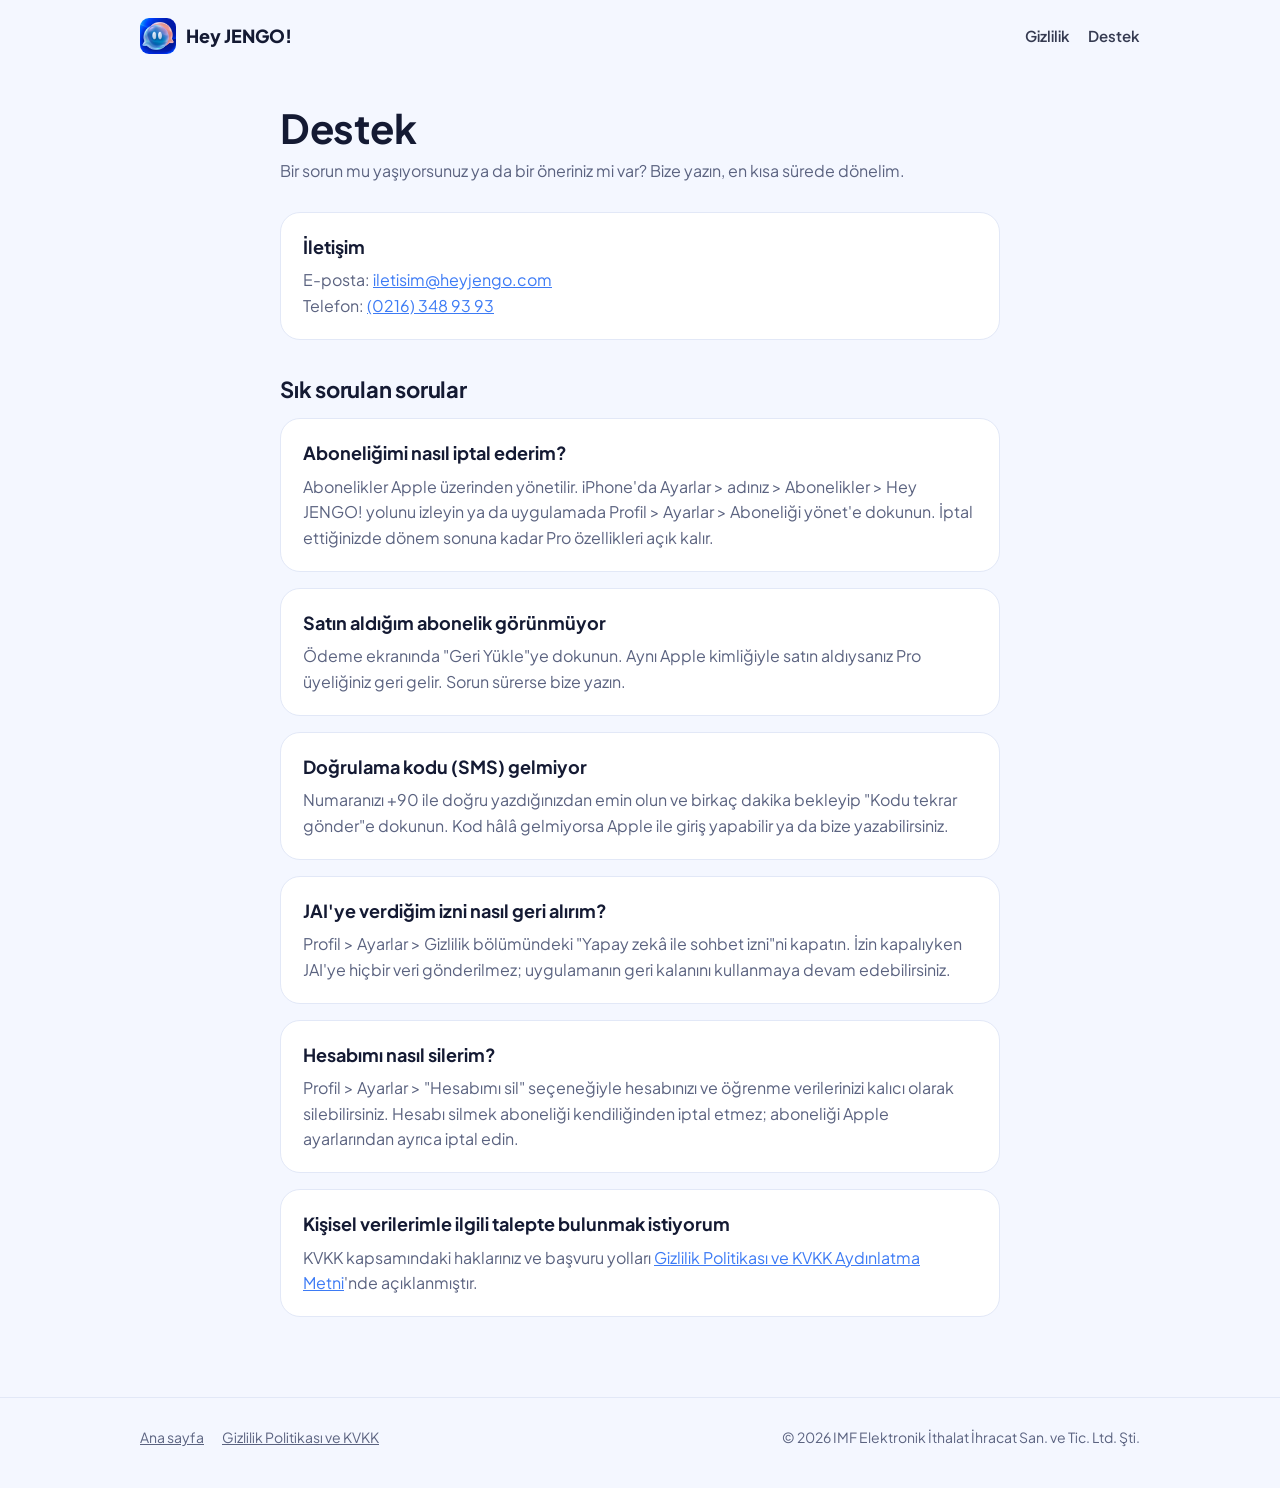
==== destek/index.html @ 2cac0628 "Hey JENGO! site: landing, privacy policy (KVKK), support" ====
<!doctype html>
<html lang="tr">
<head>
  <meta charset="utf-8">
  <meta name="viewport" content="width=device-width, initial-scale=1">
  <title>Destek · Hey JENGO!</title>
  <meta name="description" content="Hey JENGO! destek ve iletişim: hesap, abonelik, JAI ve veri talepleri.">
  <link rel="icon" href="/assets/favicon.png">
  <link rel="apple-touch-icon" href="/assets/apple-touch-icon.png">
  <link rel="stylesheet" href="/assets/site.css">
</head>
<body>
  <div class="wrap">
    <div class="top">
      <a class="brand" href="/"><img src="/assets/icon-512.png" alt="">Hey JENGO!</a>
      <nav><a href="/gizlilik/">Gizlilik</a><a href="/destek/">Destek</a></nav>
    </div>
  </div>

  <main class="doc">
    <h1>Destek</h1>
    <p class="meta">Bir sorun mu yaşıyorsunuz ya da bir öneriniz mi var? Bize yazın, en kısa sürede dönelim.</p>

    <div class="card">
      <h3>İletişim</h3>
      <p>E-posta: <a href="mailto:iletisim@heyjengo.com">iletisim@heyjengo.com</a><br>
      Telefon: <a href="tel:+902163489393">(0216) 348 93 93</a></p>
    </div>

    <h2>Sık sorulan sorular</h2>

    <div class="card">
      <h3>Aboneliğimi nasıl iptal ederim?</h3>
      <p>Abonelikler Apple üzerinden yönetilir. iPhone'da Ayarlar &gt; adınız &gt; Abonelikler &gt; Hey JENGO! yolunu izleyin ya da uygulamada Profil &gt; Ayarlar &gt; Aboneliği yönet'e dokunun. İptal ettiğinizde dönem sonuna kadar Pro özellikleri açık kalır.</p>
    </div>

    <div class="card">
      <h3>Satın aldığım abonelik görünmüyor</h3>
      <p>Ödeme ekranında "Geri Yükle"ye dokunun. Aynı Apple kimliğiyle satın aldıysanız Pro üyeliğiniz geri gelir. Sorun sürerse bize yazın.</p>
    </div>

    <div class="card">
      <h3>Doğrulama kodu (SMS) gelmiyor</h3>
      <p>Numaranızı +90 ile doğru yazdığınızdan emin olun ve birkaç dakika bekleyip "Kodu tekrar gönder"e dokunun. Kod hâlâ gelmiyorsa Apple ile giriş yapabilir ya da bize yazabilirsiniz.</p>
    </div>

    <div class="card">
      <h3>JAI'ye verdiğim izni nasıl geri alırım?</h3>
      <p>Profil &gt; Ayarlar &gt; Gizlilik bölümündeki "Yapay zekâ ile sohbet izni"ni kapatın. İzin kapalıyken JAI'ye hiçbir veri gönderilmez; uygulamanın geri kalanını kullanmaya devam edebilirsiniz.</p>
    </div>

    <div class="card">
      <h3>Hesabımı nasıl silerim?</h3>
      <p>Profil &gt; Ayarlar &gt; "Hesabımı sil" seçeneğiyle hesabınızı ve öğrenme verilerinizi kalıcı olarak silebilirsiniz. Hesabı silmek aboneliği kendiliğinden iptal etmez; aboneliği Apple ayarlarından ayrıca iptal edin.</p>
    </div>

    <div class="card">
      <h3>Kişisel verilerimle ilgili talepte bulunmak istiyorum</h3>
      <p>KVKK kapsamındaki haklarınız ve başvuru yolları <a href="/gizlilik/">Gizlilik Politikası ve KVKK Aydınlatma Metni</a>'nde açıklanmıştır.</p>
    </div>
  </main>

  <footer>
    <div class="wrap">
      <div><a href="/">Ana sayfa</a><a href="/gizlilik/">Gizlilik Politikası ve KVKK</a></div>
      <div>© 2026 IMF Elektronik İthalat İhracat San. ve Tic. Ltd. Şti.</div>
    </div>
  </footer>
</body>
</html>
---- assets/site.css ----
@font-face {
  font-family: "Plus Jakarta Sans";
  src: url("PlusJakartaSans.ttf") format("truetype");
  font-weight: 200 800;
  font-display: swap;
}

:root {
  --accent: #3d7bf5;
  --accent-deep: #1e3fd8;
  --orange: #f39a55;
  --ink: #141a33;
  --muted: #5b6380;
  --surface: #f4f7ff;
  --card: #ffffff;
  --line: #e2e8f7;
  --hero-from: #2148e8;
  --hero-to: #0b1a6b;
}

@media (prefers-color-scheme: dark) {
  :root {
    --ink: #eef1ff;
    --muted: #a6aec9;
    --surface: #0b1022;
    --card: #141b33;
    --line: #232c4d;
  }
}

* { box-sizing: border-box; }

html { -webkit-text-size-adjust: 100%; }

body {
  margin: 0;
  font-family: "Plus Jakarta Sans", -apple-system, BlinkMacSystemFont, "Segoe UI", sans-serif;
  color: var(--ink);
  background: var(--surface);
  line-height: 1.6;
}

a { color: var(--accent); }

.wrap { max-width: 1040px; margin: 0 auto; padding: 0 20px; }

/* Üst çubuk */
.top {
  display: flex; align-items: center; justify-content: space-between;
  padding: 18px 0;
}
.brand { display: flex; align-items: center; gap: 10px; text-decoration: none; color: inherit; font-weight: 800; font-size: 18px; }
.brand img { width: 36px; height: 36px; border-radius: 9px; }
.top nav a { margin-left: 18px; text-decoration: none; font-weight: 600; font-size: 15px; color: inherit; opacity: .85; }

/* Tanıtım bandı */
.hero {
  color: #fff;
  background: radial-gradient(120% 90% at 50% 0%, var(--hero-from), var(--hero-to));
  padding-bottom: 72px;
}
.hero .top nav a { color: #fff; }
.hero-body { text-align: center; padding-top: 36px; }
.hero-body .icon { width: 112px; height: 112px; border-radius: 26px; box-shadow: 0 18px 50px rgba(0, 0, 0, .35); }
.hero h1 { font-size: clamp(32px, 6vw, 54px); line-height: 1.12; margin: 26px 0 14px; font-weight: 800; letter-spacing: -.02em; }
.hero p.lead { font-size: clamp(17px, 2.4vw, 21px); opacity: .88; max-width: 620px; margin: 0 auto; }
.badge {
  display: inline-flex; align-items: center; gap: 10px; margin-top: 30px;
  padding: 14px 24px; border-radius: 16px; background: #000; color: #fff;
  font-weight: 700; text-decoration: none; font-size: 16px;
}
.badge small { display: block; font-weight: 500; font-size: 11px; opacity: .8; line-height: 1.1; }
.badge svg { width: 26px; height: 26px; fill: #fff; }

/* Özellikler */
section { padding: 64px 0; }
h2 { font-size: clamp(26px, 4vw, 36px); line-height: 1.2; margin: 0 0 10px; letter-spacing: -.01em; }
.sub { color: var(--muted); margin: 0 0 32px; font-size: 17px; }
.features { display: grid; grid-template-columns: repeat(auto-fit, minmax(220px, 1fr)); gap: 16px; }
.feature { background: var(--card); border: 1px solid var(--line); border-radius: 20px; padding: 22px; }
.feature .emoji { font-size: 30px; }
.feature h3 { margin: 10px 0 6px; font-size: 18px; }
.feature p { margin: 0; color: var(--muted); font-size: 15px; }

.shots { display: flex; gap: 18px; overflow-x: auto; padding: 4px 2px 18px; scroll-snap-type: x mandatory; }
.shots img {
  width: 230px; flex: none; border-radius: 30px; scroll-snap-align: start;
  border: 1px solid var(--line); box-shadow: 0 14px 40px rgba(20, 30, 80, .15);
}

/* Metin sayfaları */
.doc { max-width: 760px; margin: 0 auto; padding: 8px 20px 64px; }
.doc h1 { font-size: clamp(28px, 5vw, 40px); line-height: 1.2; margin: 24px 0 6px; letter-spacing: -.01em; }
.doc .meta { color: var(--muted); margin: 0 0 28px; }
.doc h2 { font-size: 22px; margin: 36px 0 10px; }
.doc table { width: 100%; border-collapse: collapse; margin: 12px 0 18px; font-size: 15px; display: block; overflow-x: auto; }
.doc th, .doc td { text-align: left; vertical-align: top; padding: 10px 12px; border-bottom: 1px solid var(--line); }
.doc th { font-weight: 700; background: var(--card); }
.doc li { margin: 6px 0; }
.card { background: var(--card); border: 1px solid var(--line); border-radius: 20px; padding: 20px 22px; margin: 16px 0; }
.card h3 { margin: 0 0 6px; font-size: 18px; }
.card p { margin: 0; color: var(--muted); }

footer { border-top: 1px solid var(--line); padding: 28px 0 40px; color: var(--muted); font-size: 14px; }
footer .wrap { display: flex; flex-wrap: wrap; gap: 10px 24px; justify-content: space-between; }
footer a { color: inherit; margin-right: 18px; }

@media (max-width: 560px) {
  .top nav a { margin-left: 12px; font-size: 14px; }
  .shots img { width: 200px; }
}
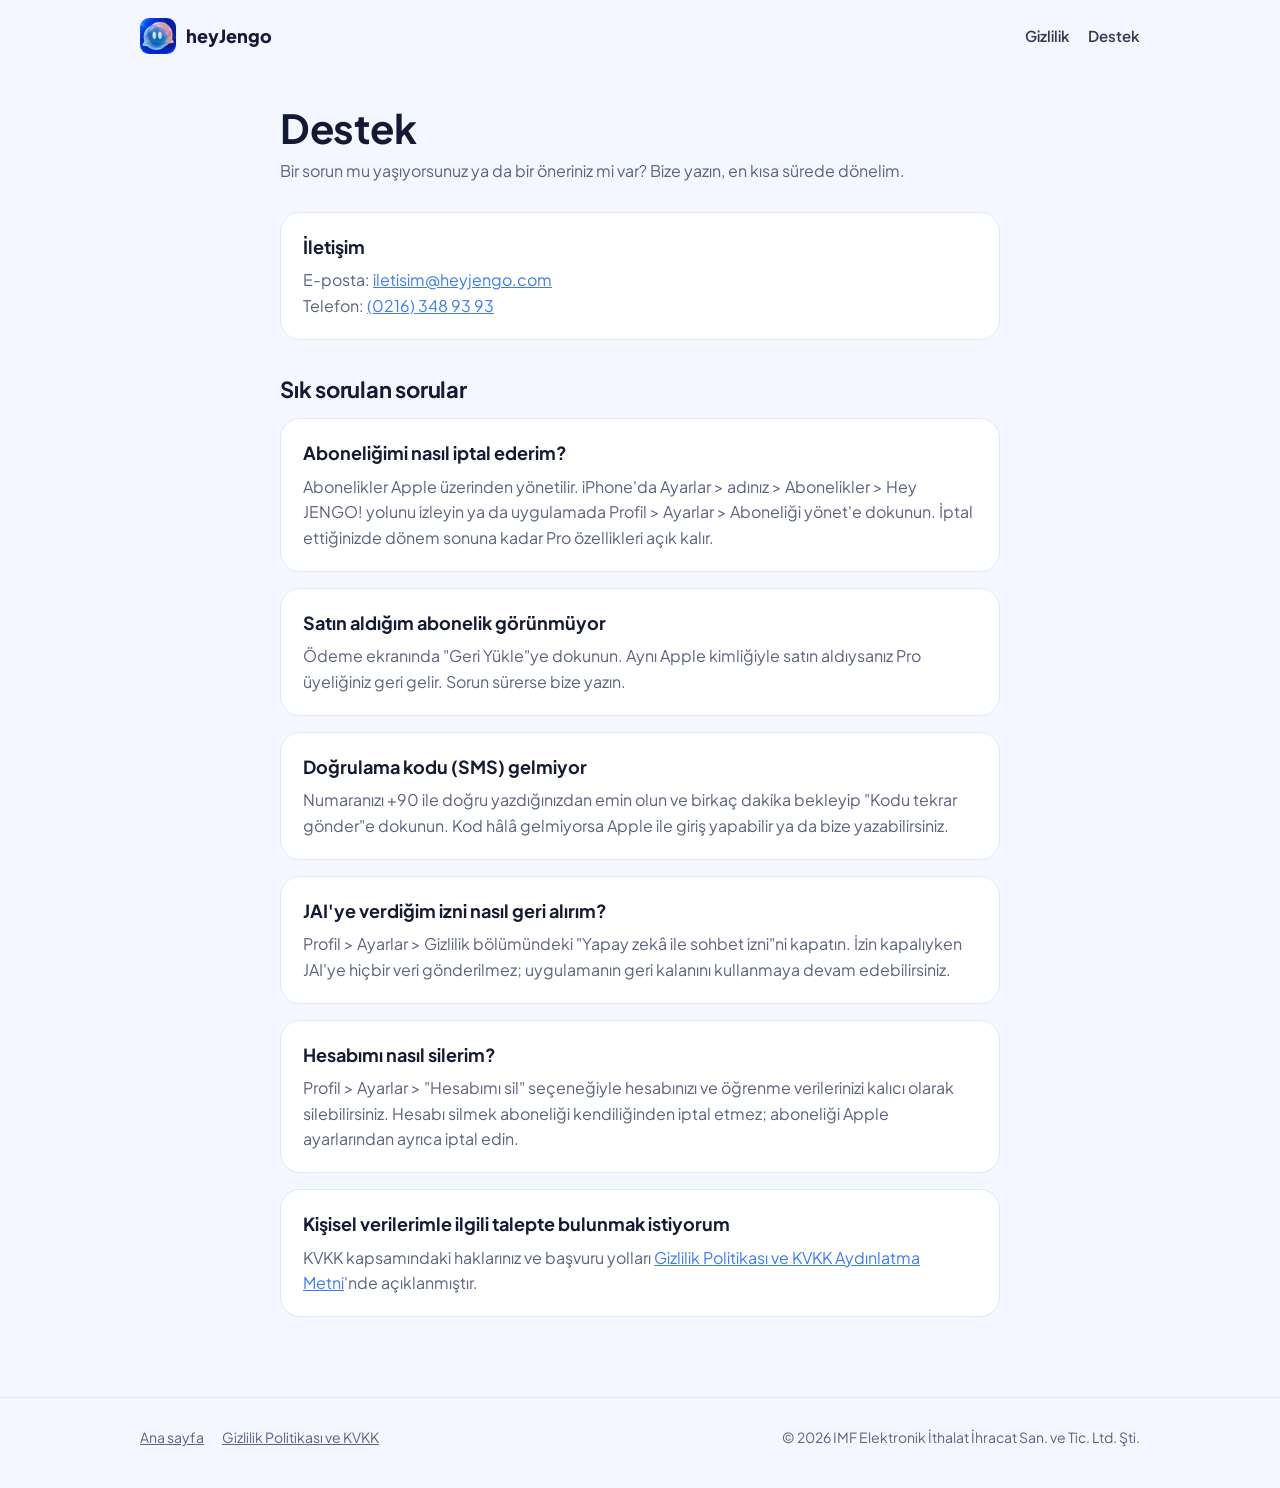
==== commit f628a0ee: "Landing page: heyJengo Revizyon 04 with optimized WebP images; footer links to privacy and support" ====
--- a/destek/index.html
+++ b/destek/index.html
@@ -12,7 +12,7 @@
 <body>
   <div class="wrap">
     <div class="top">
-      <a class="brand" href="/"><img src="/assets/icon-512.png" alt="">Hey JENGO!</a>
+      <a class="brand" href="/"><img src="/assets/app-icon.webp" alt="">heyJengo</a>
       <nav><a href="/gizlilik/">Gizlilik</a><a href="/destek/">Destek</a></nav>
     </div>
   </div>
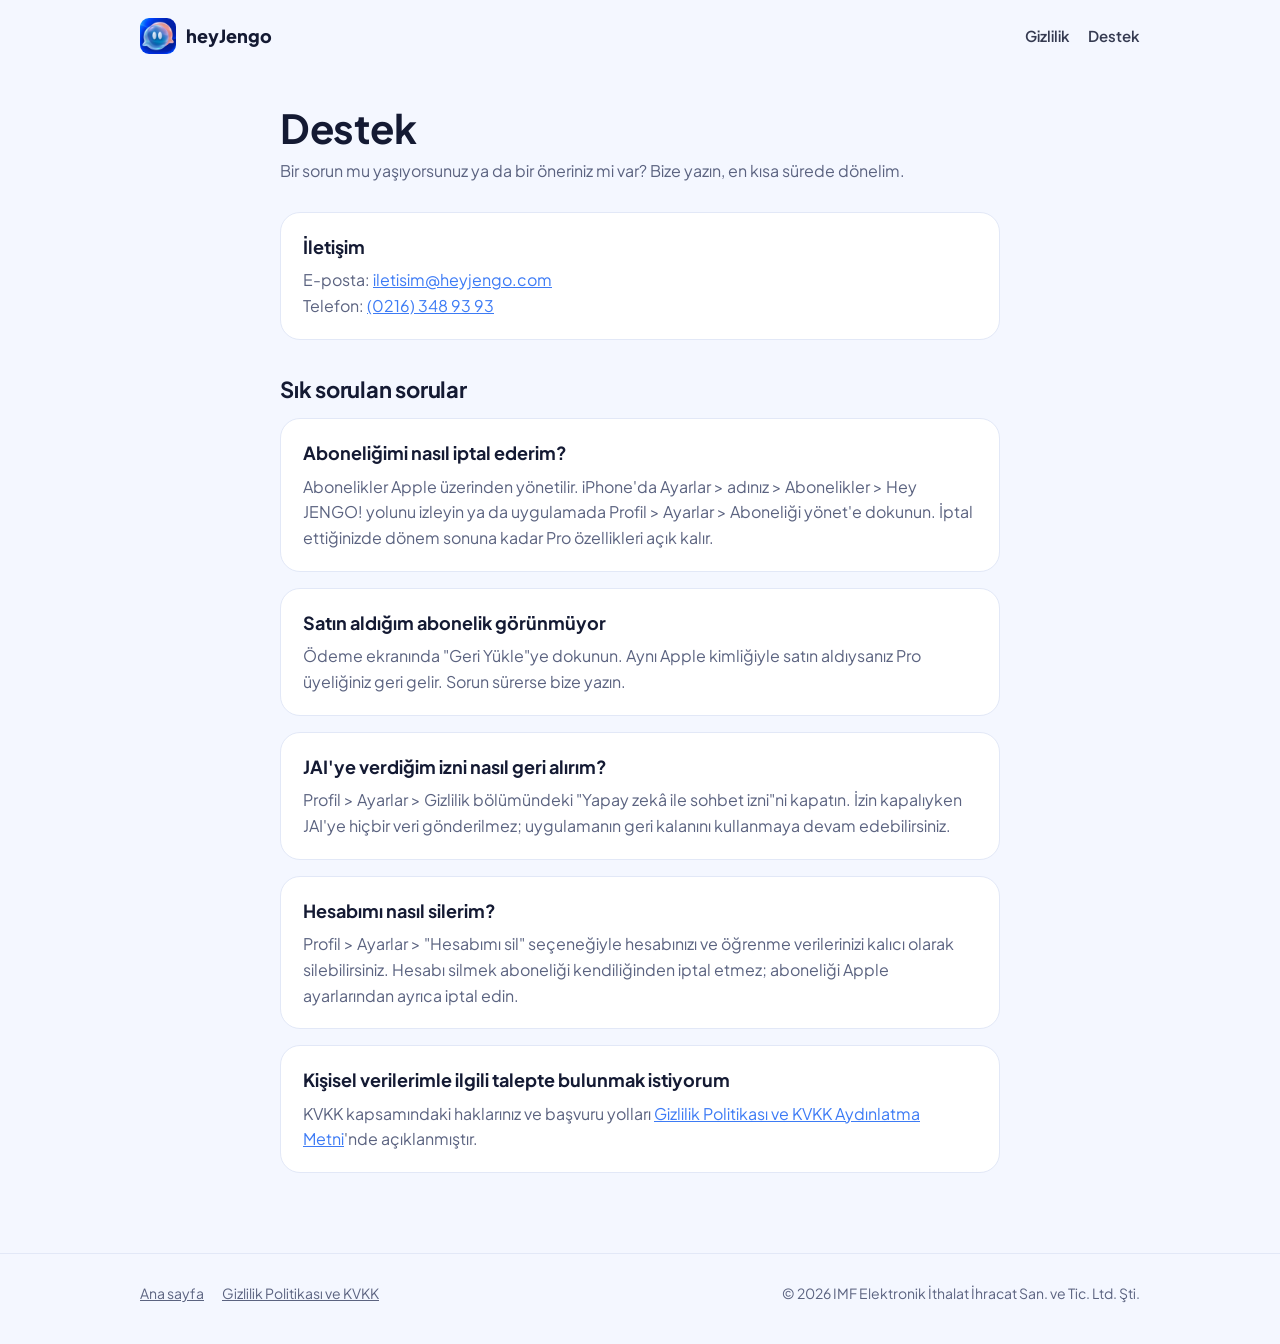
==== commit 2b66d82a: "Privacy and support pages: phone number optional, no SMS verification" ====
--- a/destek/index.html
+++ b/destek/index.html
@@ -40,11 +40,6 @@
     </div>
 
     <div class="card">
-      <h3>Doğrulama kodu (SMS) gelmiyor</h3>
-      <p>Numaranızı +90 ile doğru yazdığınızdan emin olun ve birkaç dakika bekleyip "Kodu tekrar gönder"e dokunun. Kod hâlâ gelmiyorsa Apple ile giriş yapabilir ya da bize yazabilirsiniz.</p>
-    </div>
-
-    <div class="card">
       <h3>JAI'ye verdiğim izni nasıl geri alırım?</h3>
       <p>Profil &gt; Ayarlar &gt; Gizlilik bölümündeki "Yapay zekâ ile sohbet izni"ni kapatın. İzin kapalıyken JAI'ye hiçbir veri gönderilmez; uygulamanın geri kalanını kullanmaya devam edebilirsiniz.</p>
     </div>
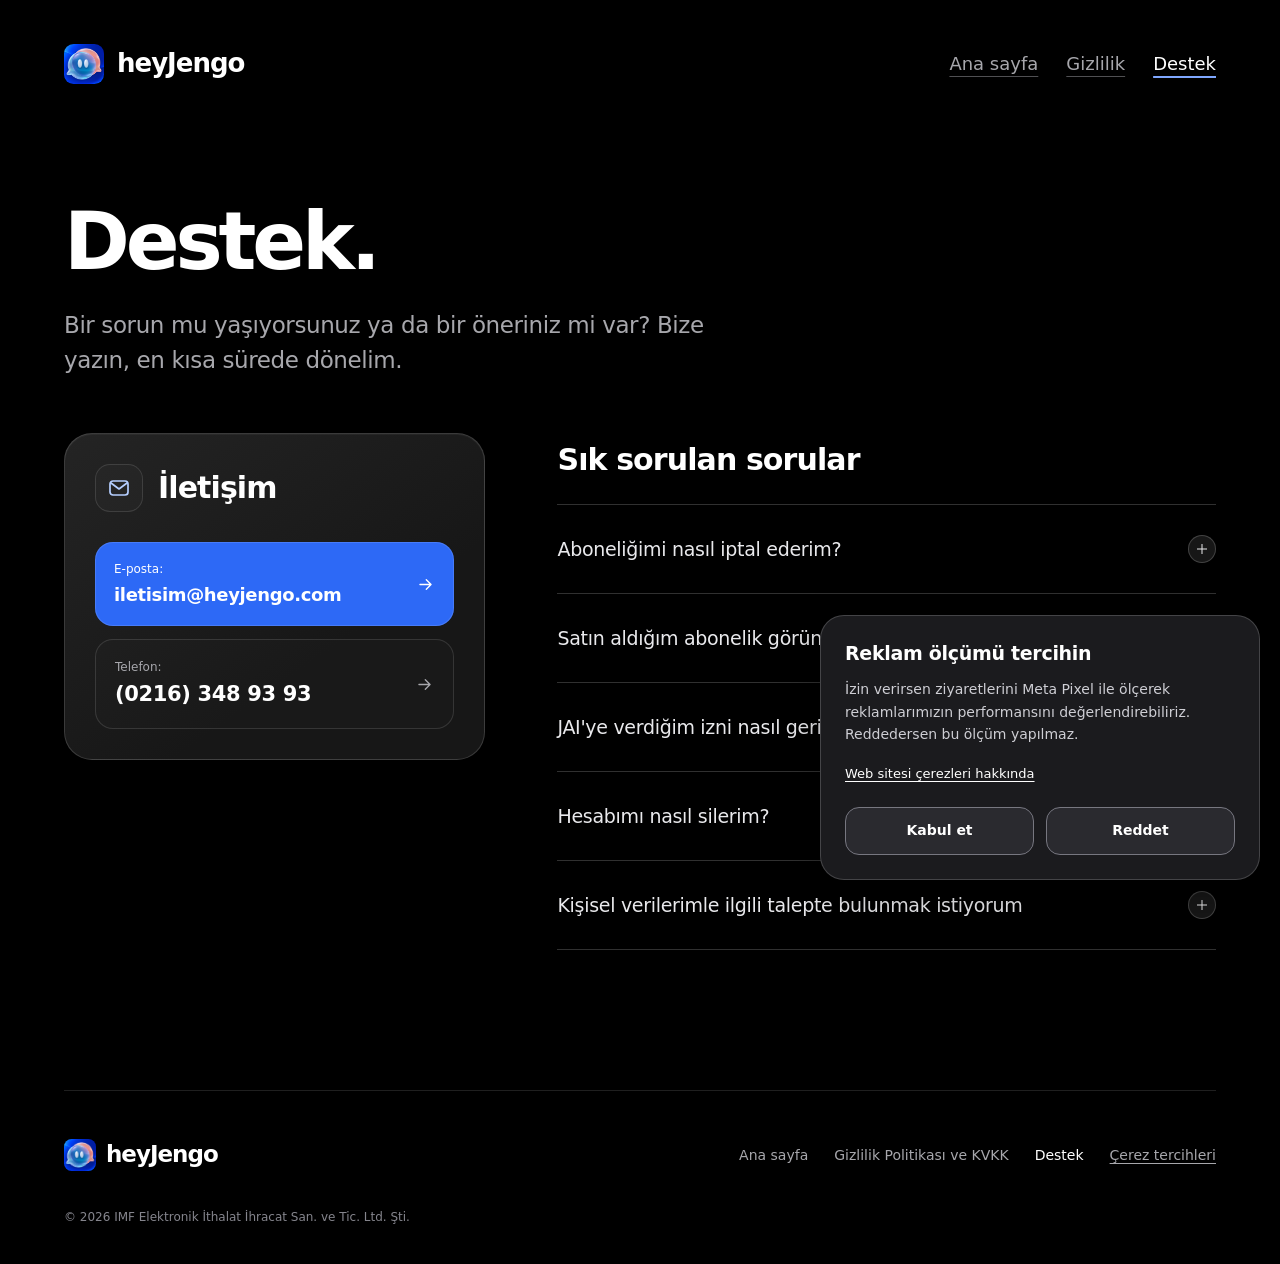
==== commit ce5c67a1: "feat: theme legal pages and connect App Store and Meta Pixel" ====
--- a/destek/index.html
+++ b/destek/index.html
@@ -1,65 +1,48 @@
 <!doctype html>
 <html lang="tr">
 <head>
-  <meta charset="utf-8">
-  <meta name="viewport" content="width=device-width, initial-scale=1">
-  <title>Destek · Hey JENGO!</title>
-  <meta name="description" content="Hey JENGO! destek ve iletişim: hesap, abonelik, JAI ve veri talepleri.">
-  <link rel="icon" href="/assets/favicon.png">
-  <link rel="apple-touch-icon" href="/assets/apple-touch-icon.png">
-  <link rel="stylesheet" href="/assets/site.css">
+<meta charset="utf-8"/>
+<meta content="width=device-width, initial-scale=1" name="viewport"/>
+<title>Destek · Hey JENGO!</title>
+<meta content="Hey JENGO! destek ve iletişim: hesap, abonelik, JAI ve veri talepleri." name="description"/>
+<link href="/assets/favicon.png" rel="icon"/>
+<link href="/assets/apple-touch-icon.png" rel="apple-touch-icon"/>
+<link href="/assets/site.css?v=20261117-rudy-pages" rel="stylesheet"/>
+<meta content="#000000" name="theme-color"/><link href="https://heyjengo.com/destek/" rel="canonical"/>
+<link rel="stylesheet" href="/assets/consent.css?v=20261117-meta">
+<script src="/assets/consent.js?v=20261117-meta" defer></script>
 </head>
 <body>
-  <div class="wrap">
-    <div class="top">
-      <a class="brand" href="/"><img src="/assets/app-icon.webp" alt="">heyJengo</a>
-      <nav><a href="/gizlilik/">Gizlilik</a><a href="/destek/">Destek</a></nav>
-    </div>
+  <a class="skip" href="#main">İçeriğe geç</a>
+  <div class="page">
+    <header class="site-header shell" id="top">
+      <a class="brand" href="/" aria-label="heyJengo ana sayfa"><img src="/assets/app-icon.png" alt="" width="40" height="40"><span>heyJengo</span></a>
+      <nav class="site-nav" aria-label="Ana menü"><a href="/">Ana sayfa</a><a href="/gizlilik/">Gizlilik</a><a href="/destek/" aria-current="page">Destek</a></nav>
+    </header>
+    <main id="main" class="shell support-main">
+      <div class="page-hero support-hero">
+        <h1>Destek.</h1>
+        <p class="page-subtitle">Bir sorun mu yaşıyorsunuz ya da bir öneriniz mi var? Bize yazın, en kısa sürede dönelim.</p>
+      </div>
+      <div class="support-layout">
+        <section class="contact-panel" aria-labelledby="contact-title">
+          <div class="contact-heading"><span class="contact-symbol"><svg class="icon" viewBox="0 0 24 24" aria-hidden="true"><rect x="3" y="5" width="18" height="14" rx="3"/><path d="m4 7 8 6 8-6"/></svg></span><h2 id="contact-title">İletişim</h2></div>
+          <a class="contact-link contact-email" href="mailto:iletisim@heyjengo.com"><span><span class="contact-label">E-posta:</span><span class="contact-value">iletisim@heyjengo.com</span></span><svg class="icon" viewBox="0 0 24 24" aria-hidden="true"><path d="M5 12h14m-6-6 6 6-6 6"/></svg></a>
+          <a class="contact-link contact-phone" href="tel:+902163489393"><span><span class="contact-label">Telefon:</span><span class="contact-value">(0216) 348 93 93</span></span><svg class="icon" viewBox="0 0 24 24" aria-hidden="true"><path d="M5 12h14m-6-6 6 6-6 6"/></svg></a>
+        </section>
+        <section class="faq-section" aria-labelledby="faq-title">
+          <h2 id="faq-title">Sık sorulan sorular</h2>
+          <div class="faq-list"><details class="faq-item"><summary><span>Aboneliğimi nasıl iptal ederim?</span><span class="faq-toggle" aria-hidden="true"></span></summary><div class="faq-answer"><p>Abonelikler Apple üzerinden yönetilir. iPhone'da Ayarlar &gt; adınız &gt; Abonelikler &gt; Hey JENGO! yolunu izleyin ya da uygulamada Profil &gt; Ayarlar &gt; Aboneliği yönet'e dokunun. İptal ettiğinizde dönem sonuna kadar Pro özellikleri açık kalır.</p></div></details><details class="faq-item"><summary><span>Satın aldığım abonelik görünmüyor</span><span class="faq-toggle" aria-hidden="true"></span></summary><div class="faq-answer"><p>Ödeme ekranında "Geri Yükle"ye dokunun. Aynı Apple kimliğiyle satın aldıysanız Pro üyeliğiniz geri gelir. Sorun sürerse bize yazın.</p></div></details><details class="faq-item"><summary><span>JAI'ye verdiğim izni nasıl geri alırım?</span><span class="faq-toggle" aria-hidden="true"></span></summary><div class="faq-answer"><p>Profil &gt; Ayarlar &gt; Gizlilik bölümündeki "Yapay zekâ ile sohbet izni"ni kapatın. İzin kapalıyken JAI'ye hiçbir veri gönderilmez; uygulamanın geri kalanını kullanmaya devam edebilirsiniz.</p></div></details><details class="faq-item"><summary><span>Hesabımı nasıl silerim?</span><span class="faq-toggle" aria-hidden="true"></span></summary><div class="faq-answer"><p>Profil &gt; Ayarlar &gt; "Hesabımı sil" seçeneğiyle hesabınızı ve öğrenme verilerinizi kalıcı olarak silebilirsiniz. Hesabı silmek aboneliği kendiliğinden iptal etmez; aboneliği Apple ayarlarından ayrıca iptal edin.</p></div></details><details class="faq-item"><summary><span>Kişisel verilerimle ilgili talepte bulunmak istiyorum</span><span class="faq-toggle" aria-hidden="true"></span></summary><div class="faq-answer"><p>KVKK kapsamındaki haklarınız ve başvuru yolları <a href="/gizlilik/">Gizlilik Politikası ve KVKK Aydınlatma Metni</a>'nde açıklanmıştır.</p></div></details></div>
+        </section>
+      </div>
+    </main>
+    <footer class="site-footer shell">
+      <div class="footer-top">
+        <a class="brand" href="/" aria-label="heyJengo ana sayfa"><img src="/assets/app-icon.png" alt="" width="32" height="32"><span>heyJengo</span></a>
+        <nav aria-label="Alt menü"><a href="/">Ana sayfa</a><a href="/gizlilik/">Gizlilik Politikası ve KVKK</a><a href="/destek/" aria-current="page">Destek</a><button class="consent-settings" type="button" data-consent-settings>Çerez tercihleri</button></nav>
+      </div>
+      <p class="copyright">© 2026 IMF Elektronik İthalat İhracat San. ve Tic. Ltd. Şti.</p>
+    </footer>
   </div>
-
-  <main class="doc">
-    <h1>Destek</h1>
-    <p class="meta">Bir sorun mu yaşıyorsunuz ya da bir öneriniz mi var? Bize yazın, en kısa sürede dönelim.</p>
-
-    <div class="card">
-      <h3>İletişim</h3>
-      <p>E-posta: <a href="mailto:iletisim@heyjengo.com">iletisim@heyjengo.com</a><br>
-      Telefon: <a href="tel:+902163489393">(0216) 348 93 93</a></p>
-    </div>
-
-    <h2>Sık sorulan sorular</h2>
-
-    <div class="card">
-      <h3>Aboneliğimi nasıl iptal ederim?</h3>
-      <p>Abonelikler Apple üzerinden yönetilir. iPhone'da Ayarlar &gt; adınız &gt; Abonelikler &gt; Hey JENGO! yolunu izleyin ya da uygulamada Profil &gt; Ayarlar &gt; Aboneliği yönet'e dokunun. İptal ettiğinizde dönem sonuna kadar Pro özellikleri açık kalır.</p>
-    </div>
-
-    <div class="card">
-      <h3>Satın aldığım abonelik görünmüyor</h3>
-      <p>Ödeme ekranında "Geri Yükle"ye dokunun. Aynı Apple kimliğiyle satın aldıysanız Pro üyeliğiniz geri gelir. Sorun sürerse bize yazın.</p>
-    </div>
-
-    <div class="card">
-      <h3>JAI'ye verdiğim izni nasıl geri alırım?</h3>
-      <p>Profil &gt; Ayarlar &gt; Gizlilik bölümündeki "Yapay zekâ ile sohbet izni"ni kapatın. İzin kapalıyken JAI'ye hiçbir veri gönderilmez; uygulamanın geri kalanını kullanmaya devam edebilirsiniz.</p>
-    </div>
-
-    <div class="card">
-      <h3>Hesabımı nasıl silerim?</h3>
-      <p>Profil &gt; Ayarlar &gt; "Hesabımı sil" seçeneğiyle hesabınızı ve öğrenme verilerinizi kalıcı olarak silebilirsiniz. Hesabı silmek aboneliği kendiliğinden iptal etmez; aboneliği Apple ayarlarından ayrıca iptal edin.</p>
-    </div>
-
-    <div class="card">
-      <h3>Kişisel verilerimle ilgili talepte bulunmak istiyorum</h3>
-      <p>KVKK kapsamındaki haklarınız ve başvuru yolları <a href="/gizlilik/">Gizlilik Politikası ve KVKK Aydınlatma Metni</a>'nde açıklanmıştır.</p>
-    </div>
-  </main>
-
-  <footer>
-    <div class="wrap">
-      <div><a href="/">Ana sayfa</a><a href="/gizlilik/">Gizlilik Politikası ve KVKK</a></div>
-      <div>© 2026 IMF Elektronik İthalat İhracat San. ve Tic. Ltd. Şti.</div>
-    </div>
-  </footer>
 </body>
 </html>
--- a/assets/site.css
+++ b/assets/site.css
@@ -1,111 +1,15 @@
-@font-face {
-  font-family: "Plus Jakarta Sans";
-  src: url("PlusJakartaSans.ttf") format("truetype");
-  font-weight: 200 800;
-  font-display: swap;
-}
-
-:root {
-  --accent: #3d7bf5;
-  --accent-deep: #1e3fd8;
-  --orange: #f39a55;
-  --ink: #141a33;
-  --muted: #5b6380;
-  --surface: #f4f7ff;
-  --card: #ffffff;
-  --line: #e2e8f7;
-  --hero-from: #2148e8;
-  --hero-to: #0b1a6b;
-}
-
-@media (prefers-color-scheme: dark) {
-  :root {
-    --ink: #eef1ff;
-    --muted: #a6aec9;
-    --surface: #0b1022;
-    --card: #141b33;
-    --line: #232c4d;
-  }
-}
-
-* { box-sizing: border-box; }
-
-html { -webkit-text-size-adjust: 100%; }
-
-body {
-  margin: 0;
-  font-family: "Plus Jakarta Sans", -apple-system, BlinkMacSystemFont, "Segoe UI", sans-serif;
-  color: var(--ink);
-  background: var(--surface);
-  line-height: 1.6;
-}
-
-a { color: var(--accent); }
-
-.wrap { max-width: 1040px; margin: 0 auto; padding: 0 20px; }
-
-/* Üst çubuk */
-.top {
-  display: flex; align-items: center; justify-content: space-between;
-  padding: 18px 0;
-}
-.brand { display: flex; align-items: center; gap: 10px; text-decoration: none; color: inherit; font-weight: 800; font-size: 18px; }
-.brand img { width: 36px; height: 36px; border-radius: 9px; }
-.top nav a { margin-left: 18px; text-decoration: none; font-weight: 600; font-size: 15px; color: inherit; opacity: .85; }
-
-/* Tanıtım bandı */
-.hero {
-  color: #fff;
-  background: radial-gradient(120% 90% at 50% 0%, var(--hero-from), var(--hero-to));
-  padding-bottom: 72px;
-}
-.hero .top nav a { color: #fff; }
-.hero-body { text-align: center; padding-top: 36px; }
-.hero-body .icon { width: 112px; height: 112px; border-radius: 26px; box-shadow: 0 18px 50px rgba(0, 0, 0, .35); }
-.hero h1 { font-size: clamp(32px, 6vw, 54px); line-height: 1.12; margin: 26px 0 14px; font-weight: 800; letter-spacing: -.02em; }
-.hero p.lead { font-size: clamp(17px, 2.4vw, 21px); opacity: .88; max-width: 620px; margin: 0 auto; }
-.badge {
-  display: inline-flex; align-items: center; gap: 10px; margin-top: 30px;
-  padding: 14px 24px; border-radius: 16px; background: #000; color: #fff;
-  font-weight: 700; text-decoration: none; font-size: 16px;
-}
-.badge small { display: block; font-weight: 500; font-size: 11px; opacity: .8; line-height: 1.1; }
-.badge svg { width: 26px; height: 26px; fill: #fff; }
-
-/* Özellikler */
-section { padding: 64px 0; }
-h2 { font-size: clamp(26px, 4vw, 36px); line-height: 1.2; margin: 0 0 10px; letter-spacing: -.01em; }
-.sub { color: var(--muted); margin: 0 0 32px; font-size: 17px; }
-.features { display: grid; grid-template-columns: repeat(auto-fit, minmax(220px, 1fr)); gap: 16px; }
-.feature { background: var(--card); border: 1px solid var(--line); border-radius: 20px; padding: 22px; }
-.feature .emoji { font-size: 30px; }
-.feature h3 { margin: 10px 0 6px; font-size: 18px; }
-.feature p { margin: 0; color: var(--muted); font-size: 15px; }
-
-.shots { display: flex; gap: 18px; overflow-x: auto; padding: 4px 2px 18px; scroll-snap-type: x mandatory; }
-.shots img {
-  width: 230px; flex: none; border-radius: 30px; scroll-snap-align: start;
-  border: 1px solid var(--line); box-shadow: 0 14px 40px rgba(20, 30, 80, .15);
-}
-
-/* Metin sayfaları */
-.doc { max-width: 760px; margin: 0 auto; padding: 8px 20px 64px; }
-.doc h1 { font-size: clamp(28px, 5vw, 40px); line-height: 1.2; margin: 24px 0 6px; letter-spacing: -.01em; }
-.doc .meta { color: var(--muted); margin: 0 0 28px; }
-.doc h2 { font-size: 22px; margin: 36px 0 10px; }
-.doc table { width: 100%; border-collapse: collapse; margin: 12px 0 18px; font-size: 15px; display: block; overflow-x: auto; }
-.doc th, .doc td { text-align: left; vertical-align: top; padding: 10px 12px; border-bottom: 1px solid var(--line); }
-.doc th { font-weight: 700; background: var(--card); }
-.doc li { margin: 6px 0; }
-.card { background: var(--card); border: 1px solid var(--line); border-radius: 20px; padding: 20px 22px; margin: 16px 0; }
-.card h3 { margin: 0 0 6px; font-size: 18px; }
-.card p { margin: 0; color: var(--muted); }
-
-footer { border-top: 1px solid var(--line); padding: 28px 0 40px; color: var(--muted); font-size: 14px; }
-footer .wrap { display: flex; flex-wrap: wrap; gap: 10px 24px; justify-content: space-between; }
-footer a { color: inherit; margin-right: 18px; }
-
-@media (max-width: 560px) {
-  .top nav a { margin-left: 12px; font-size: 14px; }
-  .shots img { width: 200px; }
-}
+:root{color-scheme:dark;--background:#000;--panel:#171717;--ink:#fff;--body:#c6c6cb;--muted:#a7a7ac;--blue:#2d69f6;--link:#a8c3ff;--line:#ffffff1f;--yellow:#ffe579;--font:-apple-system,BlinkMacSystemFont,"SF Pro Text","SF Pro",system-ui,"Segoe UI",sans-serif}
+*{box-sizing:border-box}html{scroll-behavior:smooth;scroll-padding-top:32px;-webkit-text-size-adjust:100%}body{margin:0;background:var(--background);color:var(--ink);font-family:var(--font);font-size:18px;line-height:1.65;-webkit-font-smoothing:antialiased}a{color:inherit;text-decoration:none;-webkit-tap-highlight-color:transparent}button{font:inherit}a,summary,button{touch-action:manipulation}a:focus-visible,summary:focus-visible,button:focus-visible,[tabindex]:focus-visible{outline:3px solid var(--yellow);outline-offset:5px}img{display:block;max-width:100%;height:auto}h1,h2,h3,p{margin:0}svg{display:block}.icon{width:24px;height:24px;fill:none;stroke:currentColor;stroke-width:1.7;stroke-linecap:round;stroke-linejoin:round;flex:0 0 auto}.page{max-width:1728px;margin:0 auto}.shell{width:min(1220px,90%);margin-inline:auto}.skip{position:fixed;top:-100px;left:16px;z-index:100;background:#fff;color:#000;padding:12px 18px;border-radius:12px}.skip:focus{top:16px}
+/* Shared brand and navigation follow the landing page. */
+.site-header{min-height:128px;display:flex;align-items:center;justify-content:space-between;gap:24px}.brand{display:inline-flex;align-items:center;gap:13px;color:var(--ink);font-size:26px;font-weight:650;line-height:1.2;letter-spacing:-1px;flex-shrink:0}.brand img{border-radius:24%;flex-shrink:0}.site-nav{display:flex;align-items:center;flex-wrap:wrap;gap:28px;font-size:18px}.site-nav a{display:inline-flex;align-items:center;min-height:44px;color:var(--muted);text-decoration:underline;text-decoration-color:#505053;text-underline-offset:6px;text-decoration-thickness:1px;transition:color .18s,text-decoration-color .18s}.site-nav a:hover{color:#fff;text-decoration-color:#fff}.site-nav a[aria-current="page"]{color:#fff;text-decoration-color:#7fa7ff;text-decoration-thickness:2px}
+.page-hero{padding:72px 0 64px}.page-hero h1{font-size:clamp(48px,6.2vw,80px);line-height:1.06;font-weight:590;letter-spacing:-.052em}.page-subtitle{max-width:760px;margin-top:24px;color:var(--muted);font-size:clamp(19px,2vw,23px);line-height:1.5;letter-spacing:-.4px}.document-date{display:inline-flex;align-items:center;gap:9px;padding:8px 13px;margin-top:28px;border:1px solid var(--line);border-radius:24px;background:#ffffff08;color:var(--body);font-size:13px;line-height:1.5}.date-dot{width:6px;height:6px;flex:0 0 auto;border-radius:50%;background:#8aafff}
+/* One reading surface with navigation beside it on wide screens. */
+.document-layout{display:grid;grid-template-columns:240px minmax(0,1fr);align-items:start;gap:48px;padding-bottom:112px}.contents-nav{position:sticky;top:32px;padding:20px 0}.nav-label{margin-bottom:20px;color:var(--muted);font-size:13px;font-weight:600;letter-spacing:1.2px;text-transform:uppercase}.contents-nav ol{list-style:none;margin:0;padding:0}.contents-nav li+li{margin-top:4px}.contents-nav a{display:flex;align-items:baseline;gap:12px;min-height:44px;padding:10px 12px 10px 0;border-radius:12px;color:var(--muted);font-size:14px;line-height:1.4;transition:color .18s,background .18s}.contents-nav a:hover{color:#fff;background:#ffffff08}.toc-number{flex:0 0 22px;color:#7c8da9;font-size:11px;font-variant-numeric:tabular-nums}.document-panel{min-width:0;padding:44px 44px 48px;border:1px solid var(--line);border-radius:28px;background:var(--panel);color:var(--body);font-size:17px;line-height:1.75}.document-intro{padding-bottom:32px;color:#e4e4e7;font-size:19px;line-height:1.6;letter-spacing:-.2px}.doc-section{padding-top:32px;border-top:1px solid var(--line)}.doc-section+.doc-section{margin-top:36px}.doc-section h2{color:var(--ink);font-size:25px;line-height:1.25;font-weight:590;letter-spacing:-.65px;margin-bottom:22px;scroll-margin-top:32px}.doc-section p+p{margin-top:18px}.doc-section ul{margin:18px 0;padding-left:22px}.doc-section li+li{margin-top:14px}.doc-section li::marker{color:#8aafff}.doc-section strong{color:#eeeeef;font-weight:600}.document-panel a,.faq-answer a{color:var(--link);text-decoration:underline;text-decoration-thickness:1px;text-underline-offset:3px;overflow-wrap:anywhere}.document-panel a:hover,.faq-answer a:hover{color:#fff}.table-scroll{max-width:100%;margin:22px 0;overflow-x:auto;overscroll-behavior-x:contain;border:1px solid #ffffff26;border-radius:16px;background:#111;scrollbar-color:#555 #171717;scrollbar-width:thin}table{width:100%;min-width:600px;border-collapse:collapse;font-size:14px;line-height:1.55}th,td{padding:16px;text-align:left;vertical-align:top;border-bottom:1px solid var(--line)}th{color:#fff;background:#222;font-size:12px;font-weight:650;line-height:1.4}td{color:#bcbcc2}th:first-child,td:first-child{width:27%}tbody tr:last-child td{border-bottom:0}
+/* Direct contact uses existing addresses; FAQ works without JS. */
+.support-hero{padding-bottom:56px}.support-hero .page-subtitle{max-width:660px}.support-layout{display:grid;grid-template-columns:minmax(0,.8fr) minmax(0,1.25fr);align-items:start;gap:72px;padding-bottom:140px}.contact-panel{min-width:0;padding:30px;border:1px solid #ffffff26;border-radius:28px;background:linear-gradient(145deg,#242424,var(--panel) 65%);box-shadow:inset 0 1px 1px #ffffff0d}.contact-heading{display:flex;align-items:center;gap:15px;margin-bottom:30px}.contact-symbol{width:48px;height:48px;display:grid;place-items:center;flex:0 0 auto;border-radius:15px;color:#b5ceff;border:1px solid #ffffff1f;background:#ffffff05}.contact-heading h2,.faq-section>h2{font-size:30px;font-weight:590;line-height:1.2;letter-spacing:-.9px}.contact-link{display:flex;align-items:center;justify-content:space-between;gap:12px;padding:19px;border-radius:18px;transition:background .18s}.contact-link>span{min-width:0}.contact-label{display:block;margin-bottom:4px;font-size:12px;font-weight:500;line-height:1.4}.contact-value{display:block;font-size:18px;line-height:1.4;font-weight:550;letter-spacing:-.35px;overflow-wrap:anywhere}.contact-link .icon{width:19px;height:19px}.contact-email{color:#fff;background:var(--blue);box-shadow:inset 0 0 0 1px #8eafff45}.contact-email:hover{background:#245ee5}.contact-email .contact-label{color:#fff}.contact-phone{margin-top:13px;border:1px solid var(--line);background:#ffffff03}.contact-phone:hover{background:#ffffff09}.contact-phone .contact-label{color:var(--muted)}.contact-phone .contact-value{font-size:21px}.contact-phone .icon{color:var(--muted)}.faq-section{min-width:0;padding-top:9px}.faq-section>h2{margin:0 0 26px}.faq-list{border-top:1px solid #ffffff30}.faq-item{border-bottom:1px solid #ffffff30}.faq-item summary{list-style:none;display:flex;align-items:center;justify-content:space-between;gap:24px;min-height:88px;padding:23px 0;cursor:pointer;color:#e9e9ec;font-size:19px;font-weight:500;line-height:1.4;letter-spacing:-.3px}.faq-item summary::-webkit-details-marker{display:none}.faq-item summary:hover{color:#fff}.faq-toggle{position:relative;flex:0 0 28px;width:28px;height:28px;border-radius:50%;border:1px solid #ffffff30;background:var(--panel)}.faq-toggle::before,.faq-toggle::after{content:"";position:absolute;width:10px;height:1px;top:50%;left:50%;background:currentColor;transform:translate(-50%,-50%)}.faq-toggle::after{transform:translate(-50%,-50%) rotate(90deg)}.faq-item[open] .faq-toggle::after{transform:translate(-50%,-50%)}.faq-item[open] summary{color:#fff}.faq-answer{padding:0 42px 26px 0;color:var(--body);font-size:17px;line-height:1.7}
+.site-footer{border-top:1px solid var(--line);padding:42px 0 36px}.footer-top{display:flex;align-items:center;justify-content:space-between;gap:24px}.site-footer .brand{font-size:23px;gap:10px}.site-footer nav{display:flex;flex-wrap:wrap;align-items:center;gap:8px 26px}.site-footer nav :is(a,button){display:inline-flex;align-items:center;min-height:44px;color:var(--muted);font-size:14px;line-height:1.5}.site-footer nav button{padding:0;border:0;background:none;cursor:pointer}.site-footer nav :is(a,button):hover{color:#fff}.site-footer nav a[aria-current="page"]{color:#fff}.copyright{margin-top:30px;color:#85858d;font-size:12px;line-height:1.7}
+@media(max-width:1100px){.document-layout{grid-template-columns:210px minmax(0,1fr);gap:28px}.document-panel{padding:32px}.support-layout{gap:36px;grid-template-columns:minmax(0,.85fr) minmax(0,1.15fr)}.contact-panel{padding:24px}.contact-link{padding:16px}.contact-value{font-size:16px}}
+@media(max-width:900px){.site-header{min-height:104px}.brand{font-size:24px}.site-nav{font-size:16px;gap:24px}.page-hero{padding-top:52px;padding-bottom:48px}.document-layout{grid-template-columns:minmax(0,1fr);gap:28px;padding-bottom:80px}.contents-nav{position:static;padding:24px;border:1px solid var(--line);border-radius:22px}.contents-nav ol{display:grid;grid-template-columns:repeat(2,minmax(0,1fr));gap:4px 28px}.contents-nav li+li{margin-top:0}.contents-nav a{padding-right:0}.nav-label{margin-bottom:12px}.document-panel{padding:36px}.support-layout{grid-template-columns:minmax(0,1fr);gap:56px;padding-bottom:90px}.contact-panel{display:grid;grid-template-columns:repeat(2,minmax(0,1fr));gap:16px;padding:28px}.contact-heading{grid-column:1/-1;margin-bottom:8px}.contact-phone{margin-top:0}.contact-value{font-size:17px}.faq-section{padding-top:0}.footer-top{align-items:flex-start}.site-footer nav{justify-content:flex-end;gap:4px 20px}}
+@media(max-width:600px){html{scroll-padding-top:24px}.shell{width:calc(100% - 40px)}.site-header{min-height:132px;flex-wrap:wrap;align-content:center;gap:14px;padding-block:22px 14px}.brand{font-size:22px;gap:9px}.brand img{width:33px;height:33px}.site-nav{width:100%;gap:24px;font-size:14px}.site-nav a{min-height:36px}.page-hero{padding-top:42px;padding-bottom:36px}.page-hero h1{font-size:clamp(44px,12vw,64px);letter-spacing:-.05em}.page-subtitle{margin-top:20px;font-size:18px;line-height:1.5}.document-date{margin-top:24px;font-size:12px}.document-layout{gap:20px;padding-bottom:64px}.contents-nav{padding:22px;border-radius:22px}.contents-nav ol{grid-template-columns:minmax(0,1fr);gap:0}.contents-nav a{min-height:44px;font-size:14px;padding-block:10px}.document-panel{padding:26px 22px 30px;border-radius:24px;font-size:16px;line-height:1.75}.document-intro{font-size:17px;padding-bottom:28px}.doc-section{padding-top:28px}.doc-section+.doc-section{margin-top:30px}.doc-section h2{font-size:23px;line-height:1.3;letter-spacing:-.6px;margin-bottom:18px}.doc-section li+li{margin-top:12px}.table-scroll{margin:20px 0;border-radius:12px}th,td{padding:14px}.support-layout{gap:44px;padding-bottom:72px}.contact-panel{grid-template-columns:minmax(0,1fr);gap:13px;padding:24px;border-radius:24px}.contact-heading{margin-bottom:12px;gap:13px}.contact-heading h2,.faq-section>h2{font-size:27px;letter-spacing:-.7px}.contact-symbol{width:44px;height:44px}.contact-link{padding:18px}.contact-value{font-size:18px}.faq-section>h2{margin-bottom:20px}.faq-item summary{min-height:80px;gap:18px;padding-block:22px;font-size:18px}.faq-answer{padding:0 0 24px;font-size:16px}.footer-top{display:block}.site-footer{padding-block:34px 28px}.site-footer nav{justify-content:flex-start;gap:4px 20px;margin-top:22px}.site-footer nav :is(a,button){font-size:13px}.copyright{margin-top:20px}}
+@media(max-width:359px){.shell{width:calc(100% - 32px)}.document-panel,.contents-nav{padding-inline:18px}.contact-panel{padding:20px}.contact-link{padding:15px;gap:8px}.contact-value{font-size:16px}.contact-phone .contact-value{font-size:19px}.contact-link .icon{width:16px;height:16px}.doc-section h2{font-size:21px}}
+@media(prefers-reduced-motion:reduce){html{scroll-behavior:auto}*,*::before,*::after{transition:none!important}}
--- a/assets/consent.css
+++ b/assets/consent.css
@@ -0,0 +1,112 @@
+/* Shared, nonmodal advertising preference panel. */
+.consent-panel {
+  --consent-surface: #1b1b1e;
+  --consent-text: #fff;
+  --consent-muted: #ceced4;
+  box-sizing: border-box;
+  position: fixed;
+  z-index: 1000;
+  inset: auto 20px 20px auto;
+  width: min(440px, calc(100% - 40px));
+  max-height: calc(100vh - 40px);
+  max-height: calc(100dvh - 40px);
+  overflow: auto;
+  padding: 24px;
+  border: 1px solid #ffffff2e;
+  border-radius: 24px;
+  background: var(--consent-surface);
+  color: var(--consent-text);
+  box-shadow: 0 12px 40px #0005;
+  font-family: inherit;
+  text-align: left;
+  overflow-wrap: anywhere;
+}
+
+.consent-panel[hidden], .consent-panel [hidden] { display: none !important; }
+.consent-panel__heading { display: flex; align-items: flex-start; gap: 12px; }
+.consent-panel h2 {
+  flex: 1;
+  margin: 0;
+  font-size: 19px;
+  font-weight: 700;
+  line-height: 1.4;
+  letter-spacing: -.3px;
+}
+.consent-panel p {
+  margin: 12px 0;
+  color: var(--consent-muted);
+  font-size: 14px;
+  line-height: 1.6;
+}
+.consent-panel__policy {
+  color: var(--consent-text);
+  font-size: 13px;
+  line-height: 1.6;
+  text-decoration: underline;
+  text-underline-offset: 3px;
+}
+.consent-panel__actions { display: grid; grid-template-columns: minmax(0, 1fr) minmax(0, 1fr); gap: 12px; margin-top: 20px; }
+.consent-panel__actions button {
+  appearance: none;
+  min-width: 0;
+  min-height: 48px;
+  margin: 0;
+  padding: 12px;
+  border: 1px solid #777780;
+  border-radius: 14px;
+  background: #2a2a2f;
+  color: var(--consent-text);
+  font: inherit;
+  font-size: 14px;
+  font-weight: 650;
+  line-height: 1.4;
+  cursor: pointer;
+}
+.consent-panel__actions button:hover { background: #3a3a40; }
+.consent-panel__close {
+  appearance: none;
+  flex: 0 0 44px;
+  min-height: 44px;
+  margin: -10px -10px -6px 0;
+  padding: 0;
+  border: 0;
+  border-radius: 12px;
+  background: transparent;
+  color: var(--consent-text);
+  font: inherit;
+  font-size: 28px;
+  line-height: 1;
+  cursor: pointer;
+}
+.consent-panel__close:hover { background: #ffffff12; }
+.consent-panel button:focus-visible, .consent-panel a:focus-visible, [data-consent-settings]:focus-visible {
+  outline: 3px solid #f3e78b;
+  outline-offset: 4px;
+}
+[data-consent-settings] {
+  appearance: none;
+  padding: 0;
+  border: 0;
+  border-radius: 2px;
+  background: transparent;
+  color: inherit;
+  font: inherit;
+  text-align: inherit;
+  text-decoration: underline;
+  text-underline-offset: 3px;
+  cursor: pointer;
+}
+@media (max-width: 480px) {
+  .consent-panel {
+    inset: auto 12px max(12px, env(safe-area-inset-bottom)) 12px;
+    width: auto;
+    max-height: calc(100vh - 32px);
+    max-height: calc(100dvh - 32px - env(safe-area-inset-bottom));
+    padding: 20px;
+    border-radius: 20px;
+  }
+  .consent-panel__actions { gap: 8px; }
+}
+@media (prefers-reduced-motion: reduce) {
+  .consent-panel, .consent-panel * { animation: none !important; transition: none !important; scroll-behavior: auto; }
+}
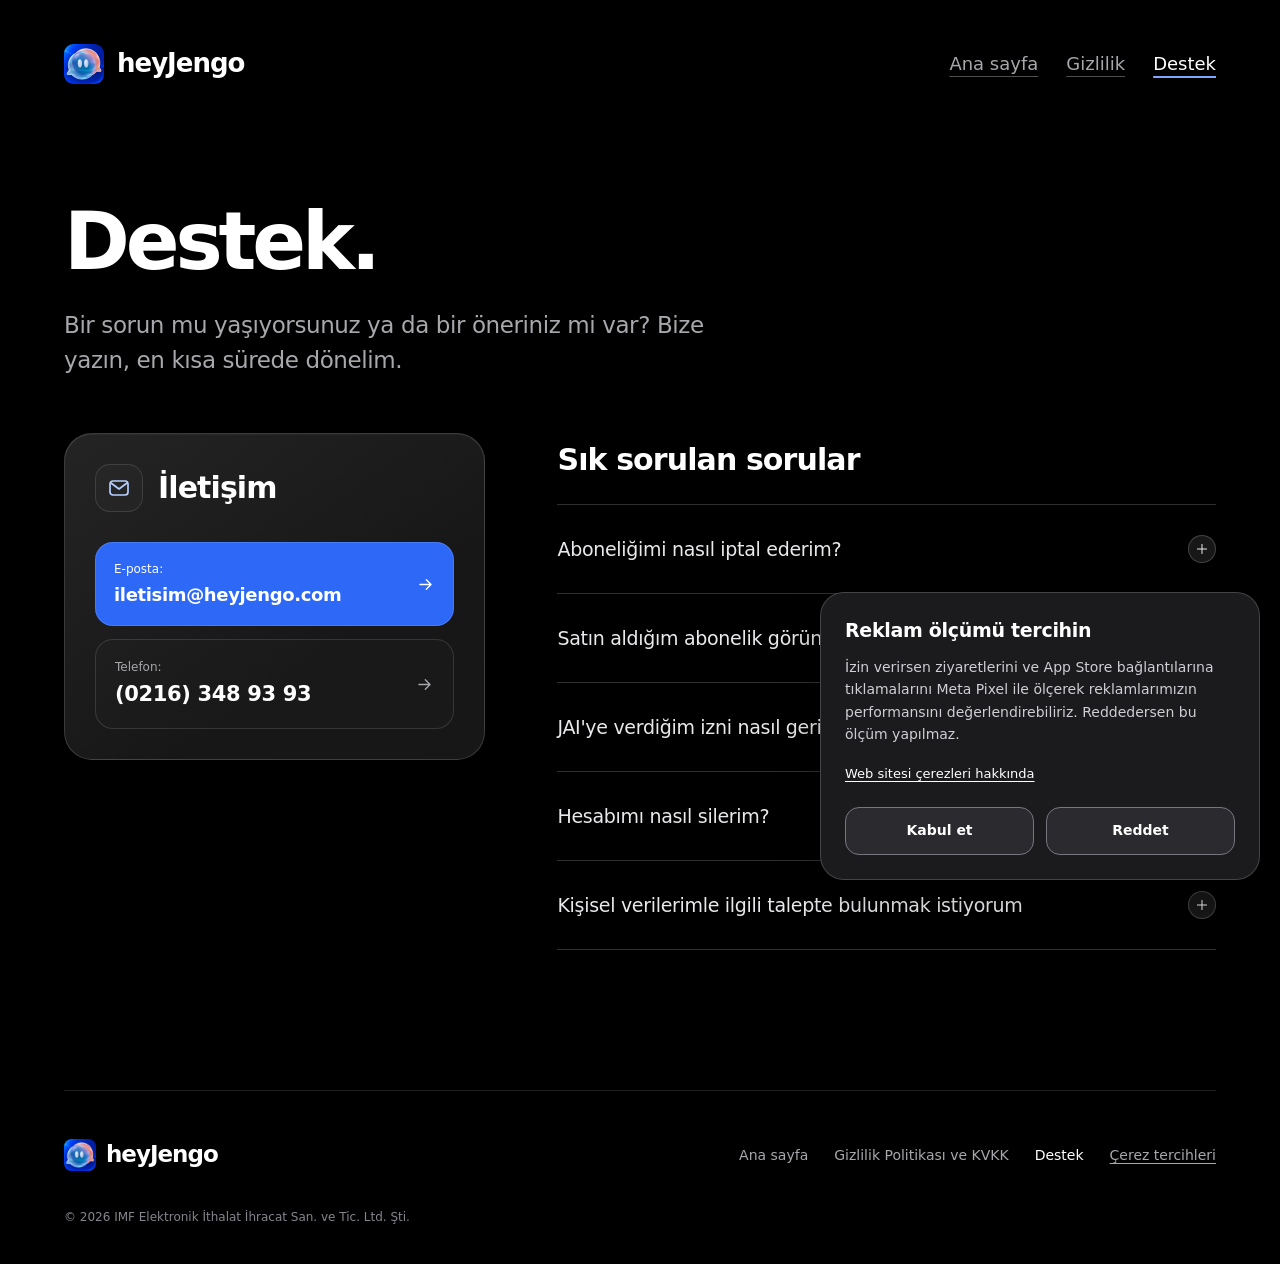
==== commit 0344cf54: "feat: measure App Store and QR card clicks with consent" ====
--- a/destek/index.html
+++ b/destek/index.html
@@ -10,7 +10,7 @@
 <link href="/assets/site.css?v=20261117-rudy-pages" rel="stylesheet"/>
 <meta content="#000000" name="theme-color"/><link href="https://heyjengo.com/destek/" rel="canonical"/>
 <link rel="stylesheet" href="/assets/consent.css?v=20261117-meta">
-<script src="/assets/consent.js?v=20261117-meta" defer></script>
+<script src="/assets/consent.js?v=20261117-clicks" defer></script>
 </head>
 <body>
   <a class="skip" href="#main">İçeriğe geç</a>
